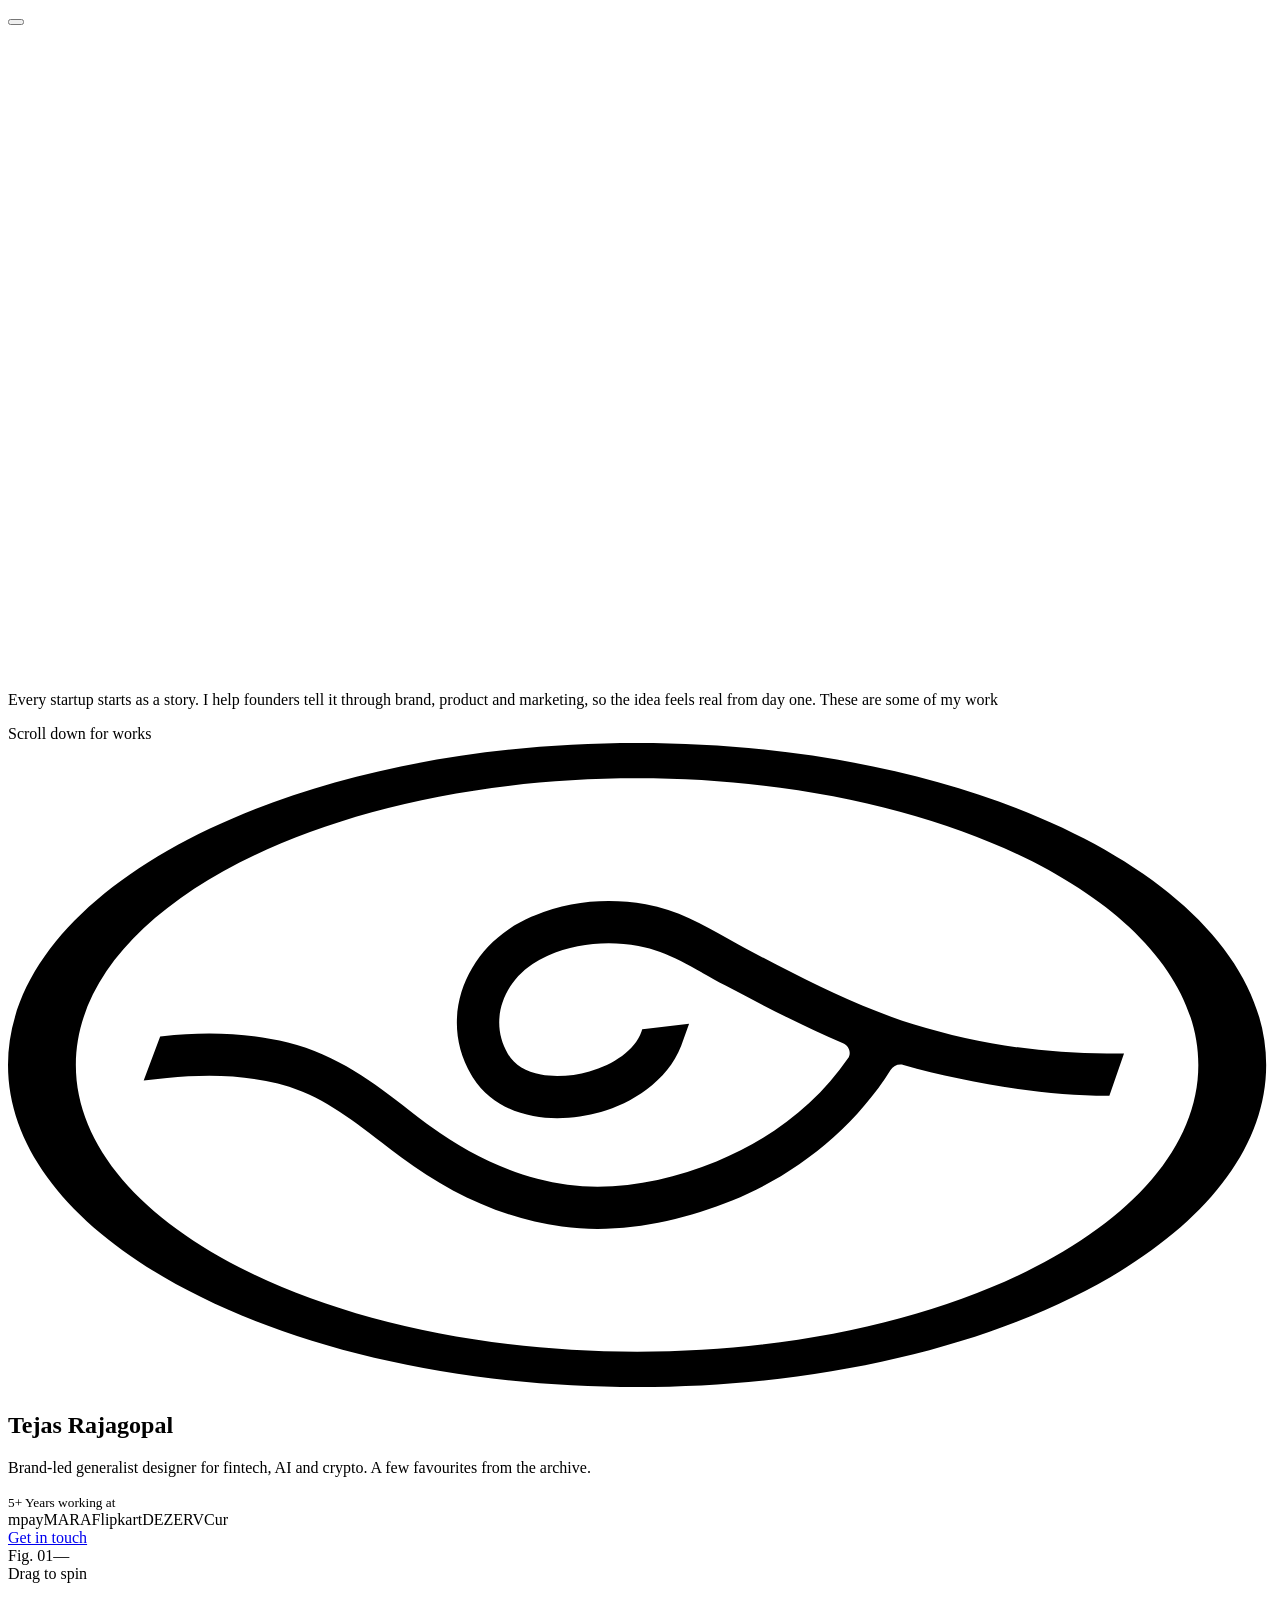
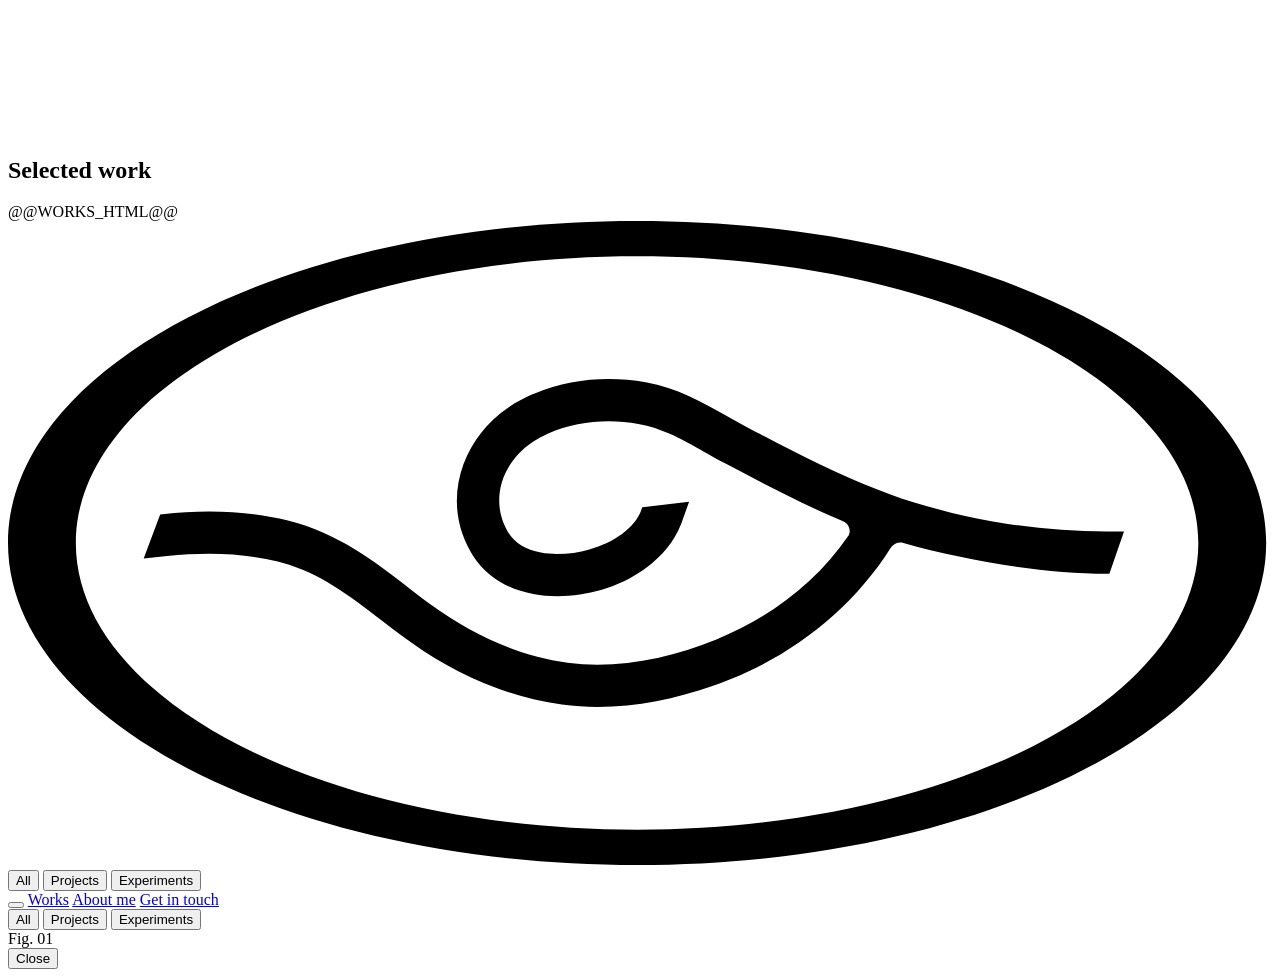
==== src/index.html @ 58255e68 "Work: the five Enframe projects, from one list The orbit and the work grid now show Nyuway, River, S" ====
<!DOCTYPE html>
<html lang="en">
<head>
<meta charset="utf-8">
<meta name="viewport" content="width=device-width, initial-scale=1">
<title>Tejas Rajagopal — Brand designer for fintech, AI and crypto</title>
<meta name="description" content="Tejas Rajagopal is a brand-led generalist designer for fintech, AI and crypto, helping founders tell their story through brand, product and marketing.">
<link rel="canonical" href="https://tejasrajagopal.com/">
<meta name="robots" content="index,follow,max-image-preview:large,max-snippet:-1">
<meta name="author" content="Tejas Rajagopal">
<meta name="theme-color" content="#ffffff">
<meta name="color-scheme" content="only light">   <!-- browsers must not auto-darken the site; dark only by the visitor's own switch -->
<link rel="icon" href="favicon.svg" type="image/svg+xml">
<link rel="apple-touch-icon" href="apple-touch-icon.png">
<link rel="alternate" type="text/markdown" href="https://tejasrajagopal.com/llms.txt" title="LLM-friendly summary">
<meta property="og:type" content="profile">
<meta property="og:site_name" content="Tejas Rajagopal">
<meta property="og:title" content="Tejas Rajagopal — Brand designer for fintech, AI and crypto">
<meta property="og:description" content="Tejas Rajagopal is a brand-led generalist designer for fintech, AI and crypto, helping founders tell their story through brand, product and marketing.">
<meta property="og:url" content="https://tejasrajagopal.com/">
<meta property="og:locale" content="en_US">
<meta property="og:image" content="https://tejasrajagopal.com/og-image.jpg">
<meta property="og:image:width" content="1200">
<meta property="og:image:height" content="675">
<meta property="og:image:alt" content="Work by Tejas Rajagopal">
<meta property="profile:first_name" content="Tejas">
<meta property="profile:last_name" content="Rajagopal">
<meta name="twitter:card" content="summary_large_image">
<meta name="twitter:title" content="Tejas Rajagopal — Brand designer for fintech, AI and crypto">
<meta name="twitter:description" content="Tejas Rajagopal is a brand-led generalist designer for fintech, AI and crypto, helping founders tell their story through brand, product and marketing.">
<meta name="twitter:image" content="https://tejasrajagopal.com/og-image.jpg">
<meta name="twitter:image:alt" content="Work by Tejas Rajagopal">
<script type="application/ld+json">{"@context":"https://schema.org","@graph":[{"@type":"WebSite","@id":"https://tejasrajagopal.com/#website","url":"https://tejasrajagopal.com/","name":"Tejas Rajagopal","description":"Tejas Rajagopal is a brand-led generalist designer for fintech, AI and crypto, helping founders tell their story through brand, product and marketing.","inLanguage":"en","publisher":{"@id":"https://tejasrajagopal.com/#person"}},{"@type":"ProfilePage","@id":"https://tejasrajagopal.com/#webpage","url":"https://tejasrajagopal.com/","name":"Tejas Rajagopal — Brand designer for fintech, AI and crypto","description":"Tejas Rajagopal is a brand-led generalist designer for fintech, AI and crypto, helping founders tell their story through brand, product and marketing.","isPartOf":{"@id":"https://tejasrajagopal.com/#website"},"about":{"@id":"https://tejasrajagopal.com/#person"},"mainEntity":{"@id":"https://tejasrajagopal.com/#person"},"primaryImageOfPage":{"@type":"ImageObject","url":"https://tejasrajagopal.com/og-image.jpg","width":1200,"height":675},"dateModified":"2026-11-19","inLanguage":"en"},{"@type":"Person","@id":"https://tejasrajagopal.com/#person","name":"Tejas Rajagopal","url":"https://tejasrajagopal.com/","jobTitle":"Brand designer","description":"Brand-led generalist designer for fintech, AI and crypto.","knowsAbout":["Brand design","Brand identity","Product design","Marketing design","Fintech","Artificial intelligence","Crypto"],"mainEntityOfPage":{"@id":"https://tejasrajagopal.com/#webpage"}},{"@type":"ItemList","@id":"https://tejasrajagopal.com/#work","name":"Selected work","numberOfItems":@@WORKS_COUNT@@,"itemListElement":@@WORKS_JSONLD@@}]}</script>
<link rel="preconnect" href="https://fonts.googleapis.com">
<link rel="preconnect" href="https://fonts.gstatic.com" crossorigin>
<link rel="preload" href="fonts/JejuMyeongjo.woff2" as="font" type="font/woff2" crossorigin>
<link rel="preload" href="fonts/GeistMono-Light.woff2" as="font" type="font/woff2" crossorigin>
<link rel="preload" as="style" href="https://fonts.googleapis.com/css2?family=Inter+Tight:wght@500;700&display=swap" onload="this.onload=null;this.rel='stylesheet'">
<noscript><link href="https://fonts.googleapis.com/css2?family=Inter+Tight:wght@500;700&display=swap" rel="stylesheet"></noscript>
<link rel="stylesheet" href="vendor/lenis.css">
<style>
@@include css/base.css@@
@@include css/desktop.css@@
@@include css/phone.css@@
</style>
</head>
<body>

<button class="theme-toggle" id="themeToggle" type="button" aria-label="Switch to dark mode"></button>
<main id="main">
<section class="orbit-section" id="orbit" aria-label="Introduction">
  <div class="stage" id="stage">
    <svg class="intro-mark" id="introMark" viewBox="0 0 98 50" aria-hidden="true" focusable="false">
      <defs>
        <mask id="imRing" maskUnits="userSpaceOnUse" x="-4" y="-4" width="106" height="58">
          <path class="pen" id="penTop" d="M2.63 24.97A46.14 23.6 0 1 1 94.8 26.62" pathLength="1"/>
          <path class="pen" id="penBot" d="M2.63 24.97A46.14 23.6 0 1 0 94.8 23.32" pathLength="1"/>
        </mask>
        <mask id="imSwirl" maskUnits="userSpaceOnUse" x="-4" y="-4" width="106" height="58">
          <path class="pen" id="penWave" d="M9.4 24.6C9.7 24.58 10.02 24.53 11.2 24.45C12.38 24.37 14.78 24.03 16.5 24.1C18.22 24.17 19.91 24.39 21.5 24.85C23.09 25.31 24.48 25.95 26.03 26.86C27.58 27.77 29.07 29.14 30.8 30.3C32.53 31.46 34.34 32.92 36.4 33.85C38.46 34.78 40.98 35.56 43.16 35.87C45.34 36.18 47.41 36.04 49.47 35.72C51.53 35.4 53.48 34.87 55.54 33.96C57.6 33.05 60.19 31.5 61.85 30.29C63.51 29.07 64.38 27.7 65.5 26.67C66.62 25.64 67.52 24.55 68.6 24.1C69.68 23.66 70.97 23.92 72 24C73.03 24.08 73.42 24.36 74.75 24.59C76.08 24.82 78.26 25.16 80 25.35C81.74 25.54 83.93 25.64 85.2 25.71C86.47 25.78 87.2 25.74 87.6 25.75" pathLength="1"/>
          <path class="pen" id="penCurl" d="M69.6 23.4C69.17 23.22 67.82 22.68 67 22.35C66.18 22.02 65.67 21.81 64.7 21.4C63.73 20.99 62.58 20.57 61.2 19.9C59.82 19.23 58.08 18.25 56.4 17.36C54.72 16.47 52.97 15.14 51.1 14.57C49.23 14 46.98 13.82 45.2 13.96C43.43 14.1 41.87 14.41 40.45 15.4C39.03 16.39 37.21 18.32 36.7 19.9C36.19 21.48 36.68 23.67 37.4 24.9C38.12 26.13 39.65 26.95 41 27.3C42.35 27.65 44.23 27.29 45.5 27C46.77 26.71 47.85 26.02 48.6 25.55C49.35 25.08 49.59 24.79 50 24.2C50.41 23.61 50.83 22.54 51.08 21.98C51.33 21.42 51.43 21.04 51.5 20.85" pathLength="1"/>
        </mask>
      </defs>
      <path class="m-ring" mask="url(#imRing)" d="M48.7745 49.9311C75.7119 49.9311 97.549 38.7537 97.549 24.9656C97.549 11.1775 75.7119 0 48.7745 0C21.8371 0 0 11.1775 0 24.9656C0 38.7537 21.8371 49.9311 48.7745 49.9311ZM92.2885 24.9656C92.2885 37.2405 72.8066 47.1912 48.7745 47.1912C24.7423 47.1912 5.2604 37.2405 5.2604 24.9656C5.2604 12.6908 24.7423 2.74006 48.7745 2.74006C72.8066 2.74006 92.2885 12.6908 92.2885 24.9656Z" fill-rule="evenodd" pathLength="1"/><path class="m-swirl" mask="url(#imSwirl)" d="M40.8355 13.3674C43.5762 12.2306 46.607 12.0072 49.4449 12.5072C51.8654 12.9333 53.9115 14.0935 55.7284 15.1236C56.2202 15.4025 56.6953 15.6719 57.1564 15.9146C60.5467 17.699 63.9082 19.4594 67.3627 20.805L68.4664 21.2192C69.0416 21.4266 69.6189 21.6215 70.1997 21.8017C75.0103 23.2928 80.1317 24.0744 85.2039 24.0744H86.5268L85.3926 27.3478H85.2039C80.2659 27.3478 74.2616 26.3279 69.4239 24.9638C69.0475 24.8576 68.6409 25.0183 68.4284 25.3579C65.5685 29.9276 61.0172 33.5165 56.1492 35.4778C52.1044 37.1069 47.4914 38.1057 42.9436 37.494C38.3368 36.8738 34.0659 34.7961 30.5075 32.1312C29.9773 31.7344 29.47 31.3452 28.9776 30.9675C26.3824 28.9766 24.2011 27.3032 21.2587 26.4941L20.9165 26.4046C18.1737 25.727 15.2581 25.6691 12.335 25.9822L10.5199 26.1767L11.7983 22.7476L11.9862 22.7278C15.1661 22.3873 18.485 22.4327 21.7016 23.2273C25.5402 24.176 28.3909 26.3753 31.0766 28.4473C31.5444 28.8082 32.0073 29.1653 32.4694 29.5113L32.7736 29.736C35.9332 32.0399 39.5783 33.7383 43.3803 34.2502C47.1897 34.7625 51.2122 33.9377 54.9259 32.442C58.9977 30.8015 62.6786 28.0243 65.1279 24.4484C65.4034 24.0462 65.2275 23.4777 64.7412 23.2727C61.5841 21.9415 58.5476 20.3455 55.6319 18.8108C54.9929 18.4745 54.4038 18.1423 53.8478 17.8287L53.7994 17.8014C53.2273 17.4787 52.6901 17.1764 52.1586 16.9039C51.0981 16.3602 50.071 15.9406 48.8775 15.7305C46.5017 15.312 44.0316 15.534 41.8868 16.4768L41.7229 16.5505C41.3557 16.7208 41.0043 16.9164 40.6747 17.136L40.6491 17.1538C38.2349 18.7724 37.3532 21.7317 38.7503 24.0865C39.2717 24.965 40.1502 25.4885 41.3183 25.7066C42.5092 25.929 43.8807 25.8011 45.076 25.461C46.9713 24.921 48.5958 23.8064 49.1089 22.3806L49.1724 22.2027L49.36 22.1807L52.8065 21.7711L52.1885 23.4881L52.1873 23.492C51.1077 26.2673 48.2887 27.9494 45.9727 28.6091C44.41 29.0539 42.5152 29.2596 40.7173 28.9238C38.9546 28.5946 37.1784 27.7156 36.0427 25.931L36.0404 25.9275L35.9381 25.7609L35.9354 25.7566C33.4851 21.6268 35.2563 16.8283 38.8258 14.435C39.3815 14.0617 39.9684 13.7444 40.5712 13.4802L40.8355 13.3674Z" pathLength="1"/>
    </svg>
    <p class="statement-text" id="statementText">Every startup starts as a story. I help founders tell it through brand, product and marketing, so the idea feels real from day one. These are some of my work</p>
    <div class="scroll-cue" aria-hidden="true"><i></i><span>Scroll down for works</span></div>
    <div class="centre" id="centre">
      <div class="c-top">
        <svg class="mark" viewBox="0 0 98 50" aria-hidden="true"><path d="M48.7745 49.9311C75.7119 49.9311 97.549 38.7537 97.549 24.9656C97.549 11.1775 75.7119 0 48.7745 0C21.8371 0 0 11.1775 0 24.9656C0 38.7537 21.8371 49.9311 48.7745 49.9311ZM92.2885 24.9656C92.2885 37.2405 72.8066 47.1912 48.7745 47.1912C24.7423 47.1912 5.2604 37.2405 5.2604 24.9656C5.2604 12.6908 24.7423 2.74006 48.7745 2.74006C72.8066 2.74006 92.2885 12.6908 92.2885 24.9656Z" fill-rule="evenodd"/><path d="M40.8355 13.3674C43.5762 12.2306 46.607 12.0072 49.4449 12.5072C51.8654 12.9333 53.9115 14.0935 55.7284 15.1236C56.2202 15.4025 56.6953 15.6719 57.1564 15.9146C60.5467 17.699 63.9082 19.4594 67.3627 20.805L68.4664 21.2192C69.0416 21.4266 69.6189 21.6215 70.1997 21.8017C75.0103 23.2928 80.1317 24.0744 85.2039 24.0744H86.5268L85.3926 27.3478H85.2039C80.2659 27.3478 74.2616 26.3279 69.4239 24.9638C69.0475 24.8576 68.6409 25.0183 68.4284 25.3579C65.5685 29.9276 61.0172 33.5165 56.1492 35.4778C52.1044 37.1069 47.4914 38.1057 42.9436 37.494C38.3368 36.8738 34.0659 34.7961 30.5075 32.1312C29.9773 31.7344 29.47 31.3452 28.9776 30.9675C26.3824 28.9766 24.2011 27.3032 21.2587 26.4941L20.9165 26.4046C18.1737 25.727 15.2581 25.6691 12.335 25.9822L10.5199 26.1767L11.7983 22.7476L11.9862 22.7278C15.1661 22.3873 18.485 22.4327 21.7016 23.2273C25.5402 24.176 28.3909 26.3753 31.0766 28.4473C31.5444 28.8082 32.0073 29.1653 32.4694 29.5113L32.7736 29.736C35.9332 32.0399 39.5783 33.7383 43.3803 34.2502C47.1897 34.7625 51.2122 33.9377 54.9259 32.442C58.9977 30.8015 62.6786 28.0243 65.1279 24.4484C65.4034 24.0462 65.2275 23.4777 64.7412 23.2727C61.5841 21.9415 58.5476 20.3455 55.6319 18.8108C54.9929 18.4745 54.4038 18.1423 53.8478 17.8287L53.7994 17.8014C53.2273 17.4787 52.6901 17.1764 52.1586 16.9039C51.0981 16.3602 50.071 15.9406 48.8775 15.7305C46.5017 15.312 44.0316 15.534 41.8868 16.4768L41.7229 16.5505C41.3557 16.7208 41.0043 16.9164 40.6747 17.136L40.6491 17.1538C38.2349 18.7724 37.3532 21.7317 38.7503 24.0865C39.2717 24.965 40.1502 25.4885 41.3183 25.7066C42.5092 25.929 43.8807 25.8011 45.076 25.461C46.9713 24.921 48.5958 23.8064 49.1089 22.3806L49.1724 22.2027L49.36 22.1807L52.8065 21.7711L52.1885 23.4881L52.1873 23.492C51.1077 26.2673 48.2887 27.9494 45.9727 28.6091C44.41 29.0539 42.5152 29.2596 40.7173 28.9238C38.9546 28.5946 37.1784 27.7156 36.0427 25.931L36.0404 25.9275L35.9381 25.7609L35.9354 25.7566C33.4851 21.6268 35.2563 16.8283 38.8258 14.435C39.3815 14.0617 39.9684 13.7444 40.5712 13.4802L40.8355 13.3674Z"/></svg>
        <div class="c-text">
          <div class="c-name">
            <h1 id="name" class="rise" style="--d:0s;--y:14px;--dur:.9s">Tejas Rajagopal</h1>
            <p class="sub rise" id="sub" style="--d:.09s;--y:8px;--dur:.75s">Brand-led generalist designer for fintech, AI and crypto. A few favourites from the archive.</p>
          </div>
          <div class="years rise" id="logos" style="--d:.18s;--y:0px;--dur:.6s">
            <small id="yearsLabel">5+ Years working at</small>
            <div class="logos"><span>mpay</span><span>MARA</span><span>Flipkart</span><span>DEZERV</span><span>Cur</span></div>
          </div>
        </div>
      </div>
      <a class="cta rise" id="cta" href="#" style="--d:.26s;--y:4px;--dur:.6s">Get in touch</a>
    </div>
    <span class="hero-cue" id="heroCue" aria-hidden="true"><span class="line"><i></i></span></span>
    <div class="ring" id="ring"></div>
    <div class="caption chrome" id="caption"><span class="fig" id="fig">Fig. 01</span><span>—</span><span class="name" id="cname"></span></div>
    <div class="hint chrome" id="hint">Drag to spin</div>
  </div>
</section>
<div class="m-intro" id="mIntro"></div>
<canvas class="band-cv" id="bandCv" aria-hidden="true"></canvas>

<section class="works" id="works" aria-labelledby="worksHeading"><h2 class="sr-only" id="worksHeading">Selected work</h2><div class="wg" id="worksGrid">@@WORKS_HTML@@</div><div class="works-end"></div></section>
</main>
<nav class="dock" id="dock" aria-label="Site">
  <a class="dock-logo" href="#" id="dockHome" aria-label="Back to top"><svg  viewBox="0 0 98 50" aria-hidden="true"><path d="M48.7745 49.9311C75.7119 49.9311 97.549 38.7537 97.549 24.9656C97.549 11.1775 75.7119 0 48.7745 0C21.8371 0 0 11.1775 0 24.9656C0 38.7537 21.8371 49.9311 48.7745 49.9311ZM92.2885 24.9656C92.2885 37.2405 72.8066 47.1912 48.7745 47.1912C24.7423 47.1912 5.2604 37.2405 5.2604 24.9656C5.2604 12.6908 24.7423 2.74006 48.7745 2.74006C72.8066 2.74006 92.2885 12.6908 92.2885 24.9656Z" fill-rule="evenodd"/><path d="M40.8355 13.3674C43.5762 12.2306 46.607 12.0072 49.4449 12.5072C51.8654 12.9333 53.9115 14.0935 55.7284 15.1236C56.2202 15.4025 56.6953 15.6719 57.1564 15.9146C60.5467 17.699 63.9082 19.4594 67.3627 20.805L68.4664 21.2192C69.0416 21.4266 69.6189 21.6215 70.1997 21.8017C75.0103 23.2928 80.1317 24.0744 85.2039 24.0744H86.5268L85.3926 27.3478H85.2039C80.2659 27.3478 74.2616 26.3279 69.4239 24.9638C69.0475 24.8576 68.6409 25.0183 68.4284 25.3579C65.5685 29.9276 61.0172 33.5165 56.1492 35.4778C52.1044 37.1069 47.4914 38.1057 42.9436 37.494C38.3368 36.8738 34.0659 34.7961 30.5075 32.1312C29.9773 31.7344 29.47 31.3452 28.9776 30.9675C26.3824 28.9766 24.2011 27.3032 21.2587 26.4941L20.9165 26.4046C18.1737 25.727 15.2581 25.6691 12.335 25.9822L10.5199 26.1767L11.7983 22.7476L11.9862 22.7278C15.1661 22.3873 18.485 22.4327 21.7016 23.2273C25.5402 24.176 28.3909 26.3753 31.0766 28.4473C31.5444 28.8082 32.0073 29.1653 32.4694 29.5113L32.7736 29.736C35.9332 32.0399 39.5783 33.7383 43.3803 34.2502C47.1897 34.7625 51.2122 33.9377 54.9259 32.442C58.9977 30.8015 62.6786 28.0243 65.1279 24.4484C65.4034 24.0462 65.2275 23.4777 64.7412 23.2727C61.5841 21.9415 58.5476 20.3455 55.6319 18.8108C54.9929 18.4745 54.4038 18.1423 53.8478 17.8287L53.7994 17.8014C53.2273 17.4787 52.6901 17.1764 52.1586 16.9039C51.0981 16.3602 50.071 15.9406 48.8775 15.7305C46.5017 15.312 44.0316 15.534 41.8868 16.4768L41.7229 16.5505C41.3557 16.7208 41.0043 16.9164 40.6747 17.136L40.6491 17.1538C38.2349 18.7724 37.3532 21.7317 38.7503 24.0865C39.2717 24.965 40.1502 25.4885 41.3183 25.7066C42.5092 25.929 43.8807 25.8011 45.076 25.461C46.9713 24.921 48.5958 23.8064 49.1089 22.3806L49.1724 22.2027L49.36 22.1807L52.8065 21.7711L52.1885 23.4881L52.1873 23.492C51.1077 26.2673 48.2887 27.9494 45.9727 28.6091C44.41 29.0539 42.5152 29.2596 40.7173 28.9238C38.9546 28.5946 37.1784 27.7156 36.0427 25.931L36.0404 25.9275L35.9381 25.7609L35.9354 25.7566C33.4851 21.6268 35.2563 16.8283 38.8258 14.435C39.3815 14.0617 39.9684 13.7444 40.5712 13.4802L40.8355 13.3674Z"/></svg></a>
  <div class="dock-tabs" role="group" aria-label="Filter work">
    <button type="button" data-filter="all" aria-pressed="true">All</button>
    <button type="button" data-filter="projects" aria-pressed="false">Projects</button>
    <button type="button" data-filter="experiments" aria-pressed="false">Experiments</button>
  </div>
  <div class="dock-right">
    <button class="dock-theme" id="dockTheme" type="button" aria-label="Switch to dark mode"></button>
    <a class="dock-works" id="dockWorks" href="#works">Works</a>
    <a class="dock-about" id="dockAbout" href="#">About me</a>
    <a class="dock-cta" id="dockCta" href="#"><span>Get in touch</span></a>
  </div>
</nav>
<nav class="m-top" id="mTop" aria-label="Filter work"><div class="m-tabs">
  <button type="button" data-filter="all" aria-pressed="true">All</button>
  <button type="button" data-filter="projects" aria-pressed="false">Projects</button>
  <button type="button" data-filter="experiments" aria-pressed="false">Experiments</button>
</div></nav>
<div class="edge-blur" id="edgeBlur"></div>
<div class="pixel-wrap" id="pixelWrap" aria-hidden="true"></div>
<div class="case-bg" id="caseBg"></div>
<div class="case-info" id="caseInfo" role="status" aria-live="polite"><span id="caseFig">Fig. 01</span><b id="caseTitle"></b></div>
<button class="case-close" id="caseClose" type="button">Close</button>

<script src="vendor/lenis.min.js"></script>
<script>
  // DialKit (~420 KB of JS + CSS) only loads with #tune; visitors get the defaults from cfg.
  if (location.hash === "#tune") document.write('<link rel="stylesheet" href="vendor/styles.css"><script src="vendor/browser.global.js"><\/script>');
</script>
<script>
(() => {
@@include js/config.js@@
@@include js/state.js@@
@@include js/favicon.js@@
@@include js/cards.js@@
@@include js/theme.js@@
@@include js/apply.js@@
@@include js/input.js@@
@@include js/sections.js@@
@@include js/case-view.js@@
@@include js/orbit-gl.js@@
@@include js/frame.js@@
@@include js/band.js@@
@@include js/boot.js@@
})();
</script>
</body>
</html>
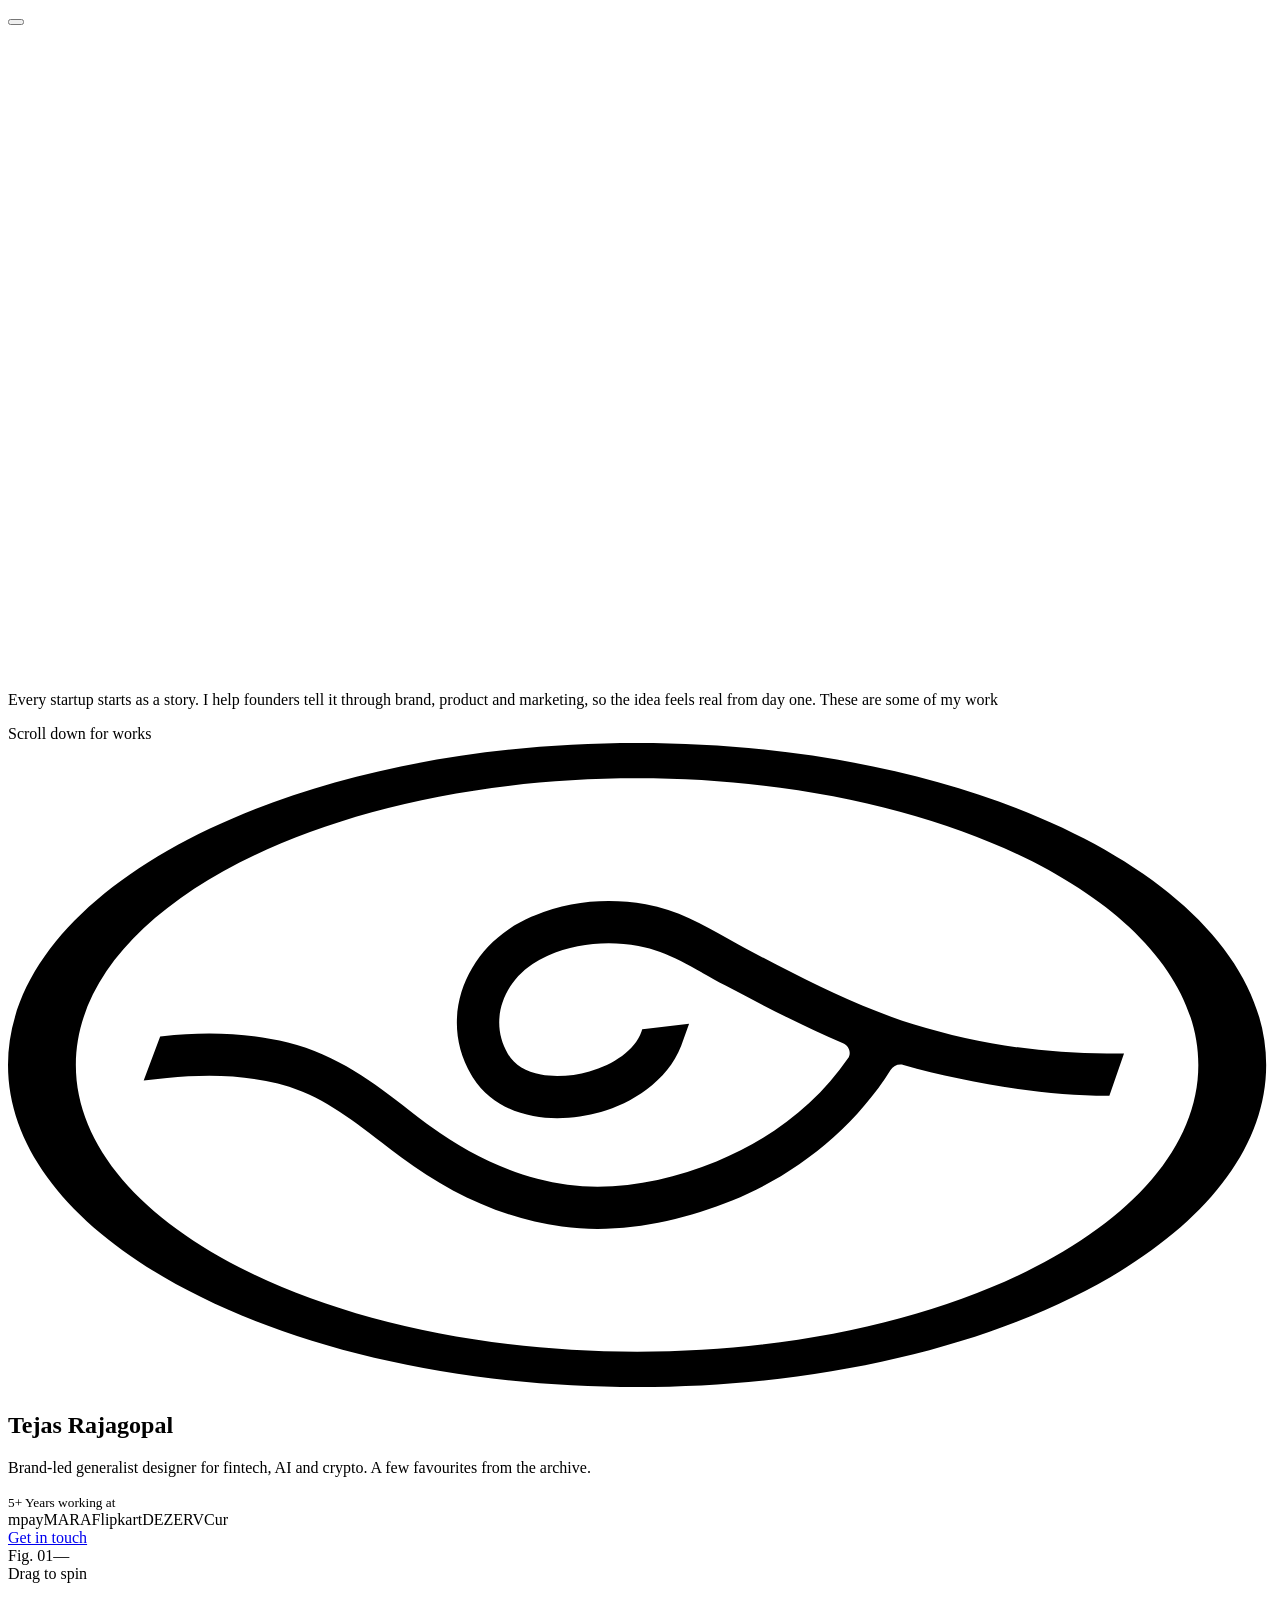
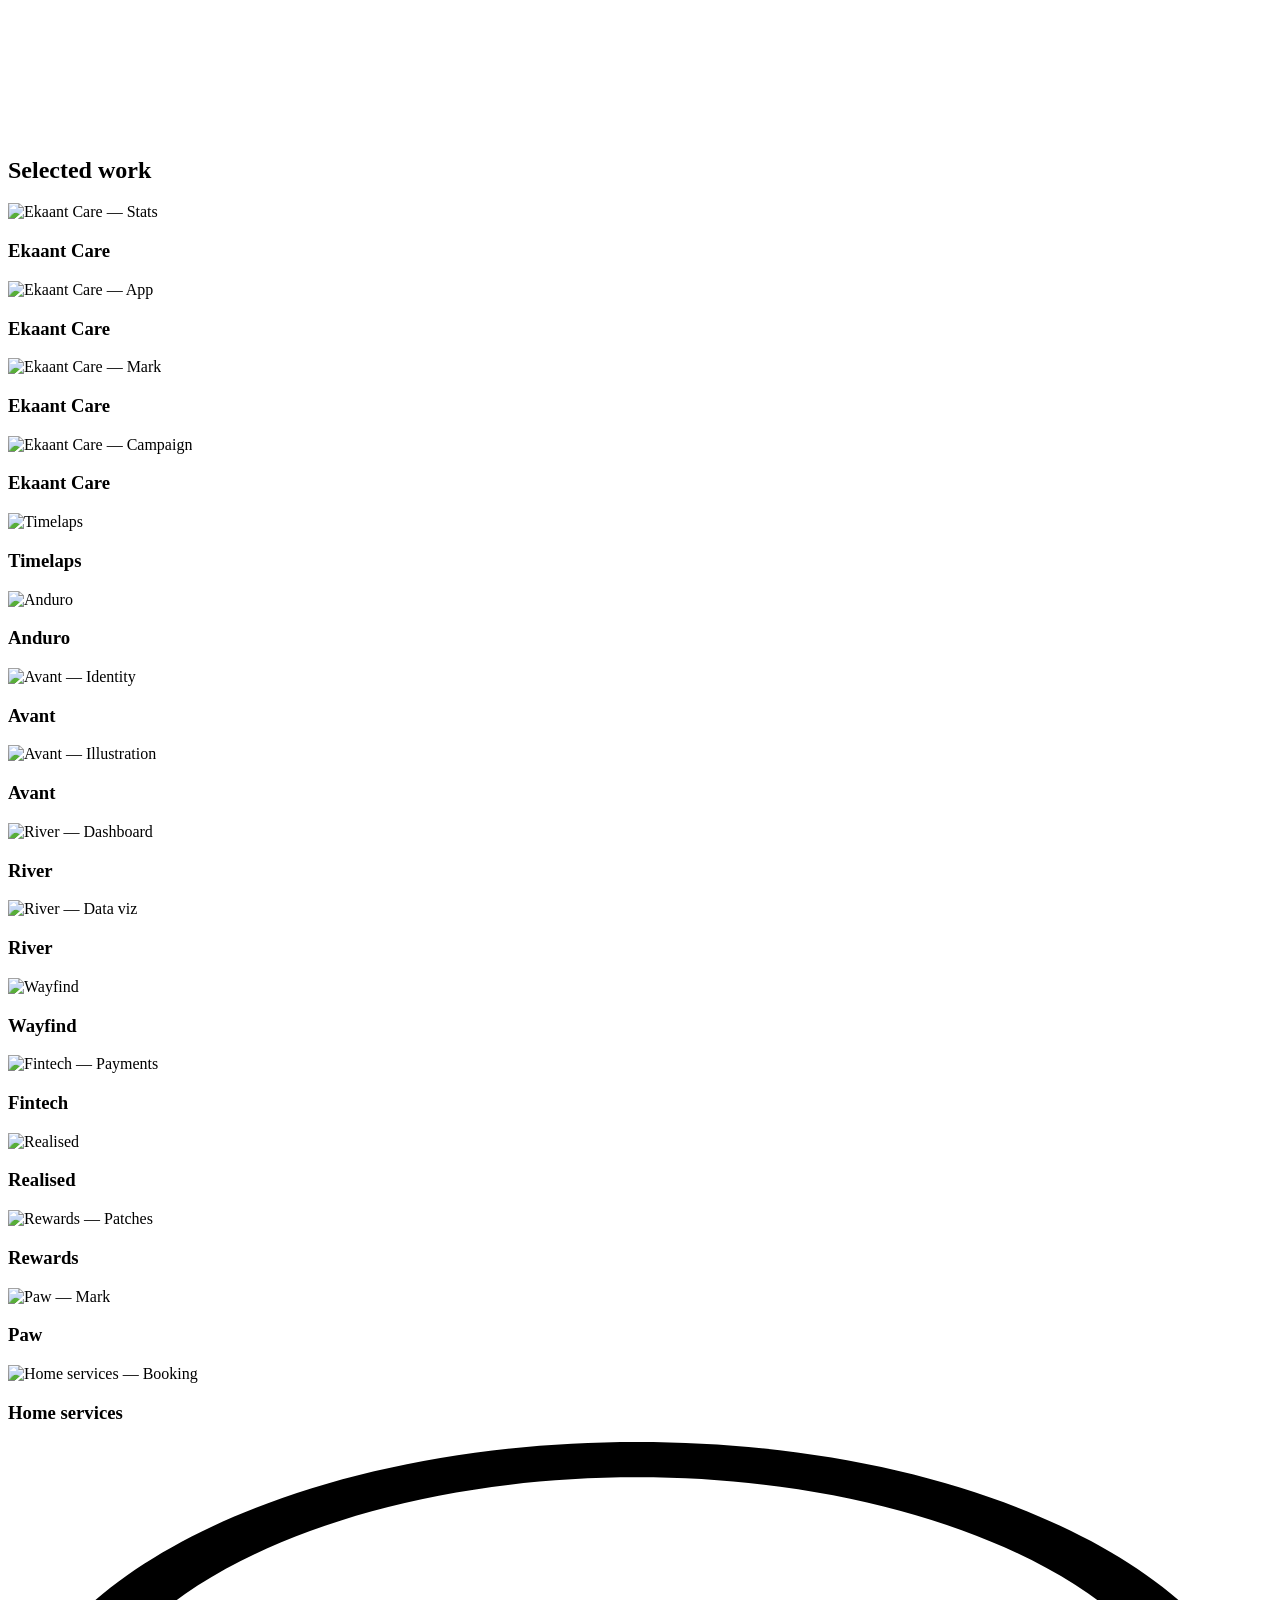
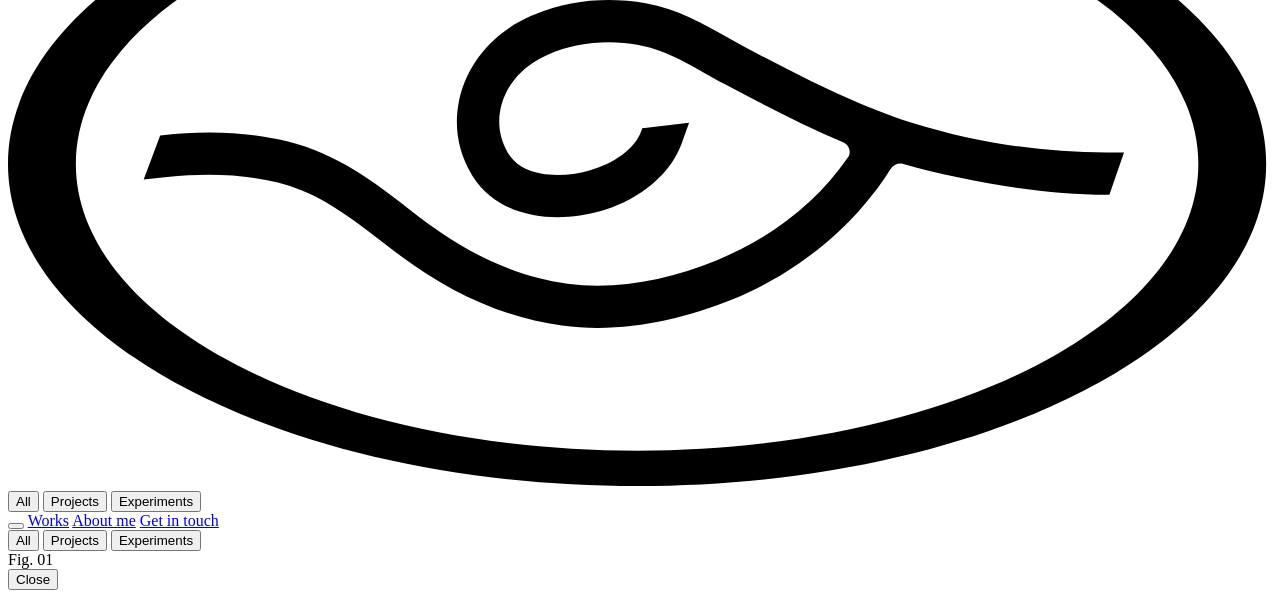
==== commit 5d3868d5: "Revert "Work: the five Enframe projects, from one list" Back to the previous work section at the own" ====
--- a/src/index.html
+++ b/src/index.html
@@ -30,7 +30,7 @@
 <meta name="twitter:description" content="Tejas Rajagopal is a brand-led generalist designer for fintech, AI and crypto, helping founders tell their story through brand, product and marketing.">
 <meta name="twitter:image" content="https://tejasrajagopal.com/og-image.jpg">
 <meta name="twitter:image:alt" content="Work by Tejas Rajagopal">
-<script type="application/ld+json">{"@context":"https://schema.org","@graph":[{"@type":"WebSite","@id":"https://tejasrajagopal.com/#website","url":"https://tejasrajagopal.com/","name":"Tejas Rajagopal","description":"Tejas Rajagopal is a brand-led generalist designer for fintech, AI and crypto, helping founders tell their story through brand, product and marketing.","inLanguage":"en","publisher":{"@id":"https://tejasrajagopal.com/#person"}},{"@type":"ProfilePage","@id":"https://tejasrajagopal.com/#webpage","url":"https://tejasrajagopal.com/","name":"Tejas Rajagopal — Brand designer for fintech, AI and crypto","description":"Tejas Rajagopal is a brand-led generalist designer for fintech, AI and crypto, helping founders tell their story through brand, product and marketing.","isPartOf":{"@id":"https://tejasrajagopal.com/#website"},"about":{"@id":"https://tejasrajagopal.com/#person"},"mainEntity":{"@id":"https://tejasrajagopal.com/#person"},"primaryImageOfPage":{"@type":"ImageObject","url":"https://tejasrajagopal.com/og-image.jpg","width":1200,"height":675},"dateModified":"2026-11-19","inLanguage":"en"},{"@type":"Person","@id":"https://tejasrajagopal.com/#person","name":"Tejas Rajagopal","url":"https://tejasrajagopal.com/","jobTitle":"Brand designer","description":"Brand-led generalist designer for fintech, AI and crypto.","knowsAbout":["Brand design","Brand identity","Product design","Marketing design","Fintech","Artificial intelligence","Crypto"],"mainEntityOfPage":{"@id":"https://tejasrajagopal.com/#webpage"}},{"@type":"ItemList","@id":"https://tejasrajagopal.com/#work","name":"Selected work","numberOfItems":@@WORKS_COUNT@@,"itemListElement":@@WORKS_JSONLD@@}]}</script>
+<script type="application/ld+json">{"@context":"https://schema.org","@graph":[{"@type":"WebSite","@id":"https://tejasrajagopal.com/#website","url":"https://tejasrajagopal.com/","name":"Tejas Rajagopal","description":"Tejas Rajagopal is a brand-led generalist designer for fintech, AI and crypto, helping founders tell their story through brand, product and marketing.","inLanguage":"en","publisher":{"@id":"https://tejasrajagopal.com/#person"}},{"@type":"ProfilePage","@id":"https://tejasrajagopal.com/#webpage","url":"https://tejasrajagopal.com/","name":"Tejas Rajagopal — Brand designer for fintech, AI and crypto","description":"Tejas Rajagopal is a brand-led generalist designer for fintech, AI and crypto, helping founders tell their story through brand, product and marketing.","isPartOf":{"@id":"https://tejasrajagopal.com/#website"},"about":{"@id":"https://tejasrajagopal.com/#person"},"mainEntity":{"@id":"https://tejasrajagopal.com/#person"},"primaryImageOfPage":{"@type":"ImageObject","url":"https://tejasrajagopal.com/og-image.jpg","width":1200,"height":675},"dateModified":"2026-11-19","inLanguage":"en"},{"@type":"Person","@id":"https://tejasrajagopal.com/#person","name":"Tejas Rajagopal","url":"https://tejasrajagopal.com/","jobTitle":"Brand designer","description":"Brand-led generalist designer for fintech, AI and crypto.","knowsAbout":["Brand design","Brand identity","Product design","Marketing design","Fintech","Artificial intelligence","Crypto"],"mainEntityOfPage":{"@id":"https://tejasrajagopal.com/#webpage"}},{"@type":"ItemList","@id":"https://tejasrajagopal.com/#work","name":"Selected work","numberOfItems":11,"itemListElement":[{"@type":"ListItem","position":1,"item":{"@type":"CreativeWork","name":"Ekaant Care","creator":{"@id":"https://tejasrajagopal.com/#person"},"image":["https://tejasrajagopal.com/works/01.webp","https://tejasrajagopal.com/works/02.webp","https://tejasrajagopal.com/works/03.webp","https://tejasrajagopal.com/works/04.webp"]}},{"@type":"ListItem","position":2,"item":{"@type":"CreativeWork","name":"Timelaps","creator":{"@id":"https://tejasrajagopal.com/#person"},"image":["https://tejasrajagopal.com/works/05.webp"]}},{"@type":"ListItem","position":3,"item":{"@type":"CreativeWork","name":"Anduro","creator":{"@id":"https://tejasrajagopal.com/#person"},"image":["https://tejasrajagopal.com/works/06.webp"]}},{"@type":"ListItem","position":4,"item":{"@type":"CreativeWork","name":"Avant","creator":{"@id":"https://tejasrajagopal.com/#person"},"image":["https://tejasrajagopal.com/works/07.webp","https://tejasrajagopal.com/works/08.webp"]}},{"@type":"ListItem","position":5,"item":{"@type":"CreativeWork","name":"River","creator":{"@id":"https://tejasrajagopal.com/#person"},"image":["https://tejasrajagopal.com/works/09.webp","https://tejasrajagopal.com/works/11.webp"]}},{"@type":"ListItem","position":6,"item":{"@type":"CreativeWork","name":"Wayfind","creator":{"@id":"https://tejasrajagopal.com/#person"},"image":["https://tejasrajagopal.com/works/12.webp"]}},{"@type":"ListItem","position":7,"item":{"@type":"CreativeWork","name":"Fintech","creator":{"@id":"https://tejasrajagopal.com/#person"},"image":["https://tejasrajagopal.com/works/13.webp"]}},{"@type":"ListItem","position":8,"item":{"@type":"CreativeWork","name":"Realised","creator":{"@id":"https://tejasrajagopal.com/#person"},"image":["https://tejasrajagopal.com/works/14.webp"]}},{"@type":"ListItem","position":9,"item":{"@type":"CreativeWork","name":"Rewards","creator":{"@id":"https://tejasrajagopal.com/#person"},"image":["https://tejasrajagopal.com/works/15.webp"]}},{"@type":"ListItem","position":10,"item":{"@type":"CreativeWork","name":"Paw","creator":{"@id":"https://tejasrajagopal.com/#person"},"image":["https://tejasrajagopal.com/works/16.webp"]}},{"@type":"ListItem","position":11,"item":{"@type":"CreativeWork","name":"Home services","creator":{"@id":"https://tejasrajagopal.com/#person"},"image":["https://tejasrajagopal.com/works/17.webp"]}}]}]}</script>
 <link rel="preconnect" href="https://fonts.googleapis.com">
 <link rel="preconnect" href="https://fonts.gstatic.com" crossorigin>
 <link rel="preload" href="fonts/JejuMyeongjo.woff2" as="font" type="font/woff2" crossorigin>
@@ -90,7 +90,7 @@
 <div class="m-intro" id="mIntro"></div>
 <canvas class="band-cv" id="bandCv" aria-hidden="true"></canvas>
 
-<section class="works" id="works" aria-labelledby="worksHeading"><h2 class="sr-only" id="worksHeading">Selected work</h2><div class="wg" id="worksGrid">@@WORKS_HTML@@</div><div class="works-end"></div></section>
+<section class="works" id="works" aria-labelledby="worksHeading"><h2 class="sr-only" id="worksHeading">Selected work</h2><div class="wg" id="worksGrid"><article class="wcell" data-cat="projects" data-id="01"><div class="wframe"><div class="wimg"><img data-src="works/01.webp" alt="Ekaant Care — Stats" width="1280" height="720" decoding="async"></div><i></i><i></i><i></i><i></i></div><h3 class="wtitle">Ekaant Care</h3></article><article class="wcell" data-cat="projects" data-id="02"><div class="wframe"><div class="wimg"><img data-src="works/02.webp" alt="Ekaant Care — App" width="1280" height="720" decoding="async"></div><i></i><i></i><i></i><i></i></div><h3 class="wtitle">Ekaant Care</h3></article><article class="wcell" data-cat="projects" data-id="03"><div class="wframe"><div class="wimg"><img data-src="works/03.webp" alt="Ekaant Care — Mark" width="1280" height="720" decoding="async"></div><i></i><i></i><i></i><i></i></div><h3 class="wtitle">Ekaant Care</h3></article><article class="wcell" data-cat="projects" data-id="04"><div class="wframe"><div class="wimg"><img data-src="works/04.webp" alt="Ekaant Care — Campaign" width="1280" height="720" decoding="async"></div><i></i><i></i><i></i><i></i></div><h3 class="wtitle">Ekaant Care</h3></article><article class="wcell" data-cat="projects" data-id="05"><div class="wframe"><div class="wimg"><img data-src="works/05.webp" alt="Timelaps" width="1280" height="720" decoding="async"></div><i></i><i></i><i></i><i></i></div><h3 class="wtitle">Timelaps</h3></article><article class="wcell" data-cat="projects" data-id="06"><div class="wframe"><div class="wimg"><img data-src="works/06.webp" alt="Anduro" width="1280" height="720" decoding="async"></div><i></i><i></i><i></i><i></i></div><h3 class="wtitle">Anduro</h3></article><article class="wcell" data-cat="projects" data-id="07"><div class="wframe"><div class="wimg"><img data-src="works/07.webp" alt="Avant — Identity" width="1280" height="720" decoding="async"></div><i></i><i></i><i></i><i></i></div><h3 class="wtitle">Avant</h3></article><article class="wcell" data-cat="projects" data-id="08"><div class="wframe"><div class="wimg"><img data-src="works/08.webp" alt="Avant — Illustration" width="1280" height="720" decoding="async"></div><i></i><i></i><i></i><i></i></div><h3 class="wtitle">Avant</h3></article><article class="wcell" data-cat="projects" data-id="09"><div class="wframe"><div class="wimg"><img data-src="works/09.webp" alt="River — Dashboard" width="1280" height="720" decoding="async"></div><i></i><i></i><i></i><i></i></div><h3 class="wtitle">River</h3></article><article class="wcell" data-cat="projects" data-id="11"><div class="wframe"><div class="wimg"><img data-src="works/11.webp" alt="River — Data viz" width="1280" height="720" decoding="async"></div><i></i><i></i><i></i><i></i></div><h3 class="wtitle">River</h3></article><article class="wcell" data-cat="projects" data-id="12"><div class="wframe"><div class="wimg"><img data-src="works/12.webp" alt="Wayfind" width="1280" height="720" decoding="async"></div><i></i><i></i><i></i><i></i></div><h3 class="wtitle">Wayfind</h3></article><article class="wcell" data-cat="projects" data-id="13"><div class="wframe"><div class="wimg"><img data-src="works/13.webp" alt="Fintech — Payments" width="1280" height="720" decoding="async"></div><i></i><i></i><i></i><i></i></div><h3 class="wtitle">Fintech</h3></article><article class="wcell" data-cat="projects" data-id="14"><div class="wframe"><div class="wimg"><img data-src="works/14.webp" alt="Realised" width="1280" height="720" decoding="async"></div><i></i><i></i><i></i><i></i></div><h3 class="wtitle">Realised</h3></article><article class="wcell" data-cat="projects" data-id="15"><div class="wframe"><div class="wimg"><img data-src="works/15.webp" alt="Rewards — Patches" width="1280" height="720" decoding="async"></div><i></i><i></i><i></i><i></i></div><h3 class="wtitle">Rewards</h3></article><article class="wcell" data-cat="projects" data-id="16"><div class="wframe"><div class="wimg"><img data-src="works/16.webp" alt="Paw — Mark" width="1280" height="720" decoding="async"></div><i></i><i></i><i></i><i></i></div><h3 class="wtitle">Paw</h3></article><article class="wcell" data-cat="projects" data-id="17"><div class="wframe"><div class="wimg"><img data-src="works/17.webp" alt="Home services — Booking" width="1280" height="720" decoding="async"></div><i></i><i></i><i></i><i></i></div><h3 class="wtitle">Home services</h3></article></div><div class="works-end"></div></section>
 </main>
 <nav class="dock" id="dock" aria-label="Site">
   <a class="dock-logo" href="#" id="dockHome" aria-label="Back to top"><svg  viewBox="0 0 98 50" aria-hidden="true"><path d="M48.7745 49.9311C75.7119 49.9311 97.549 38.7537 97.549 24.9656C97.549 11.1775 75.7119 0 48.7745 0C21.8371 0 0 11.1775 0 24.9656C0 38.7537 21.8371 49.9311 48.7745 49.9311ZM92.2885 24.9656C92.2885 37.2405 72.8066 47.1912 48.7745 47.1912C24.7423 47.1912 5.2604 37.2405 5.2604 24.9656C5.2604 12.6908 24.7423 2.74006 48.7745 2.74006C72.8066 2.74006 92.2885 12.6908 92.2885 24.9656Z" fill-rule="evenodd"/><path d="M40.8355 13.3674C43.5762 12.2306 46.607 12.0072 49.4449 12.5072C51.8654 12.9333 53.9115 14.0935 55.7284 15.1236C56.2202 15.4025 56.6953 15.6719 57.1564 15.9146C60.5467 17.699 63.9082 19.4594 67.3627 20.805L68.4664 21.2192C69.0416 21.4266 69.6189 21.6215 70.1997 21.8017C75.0103 23.2928 80.1317 24.0744 85.2039 24.0744H86.5268L85.3926 27.3478H85.2039C80.2659 27.3478 74.2616 26.3279 69.4239 24.9638C69.0475 24.8576 68.6409 25.0183 68.4284 25.3579C65.5685 29.9276 61.0172 33.5165 56.1492 35.4778C52.1044 37.1069 47.4914 38.1057 42.9436 37.494C38.3368 36.8738 34.0659 34.7961 30.5075 32.1312C29.9773 31.7344 29.47 31.3452 28.9776 30.9675C26.3824 28.9766 24.2011 27.3032 21.2587 26.4941L20.9165 26.4046C18.1737 25.727 15.2581 25.6691 12.335 25.9822L10.5199 26.1767L11.7983 22.7476L11.9862 22.7278C15.1661 22.3873 18.485 22.4327 21.7016 23.2273C25.5402 24.176 28.3909 26.3753 31.0766 28.4473C31.5444 28.8082 32.0073 29.1653 32.4694 29.5113L32.7736 29.736C35.9332 32.0399 39.5783 33.7383 43.3803 34.2502C47.1897 34.7625 51.2122 33.9377 54.9259 32.442C58.9977 30.8015 62.6786 28.0243 65.1279 24.4484C65.4034 24.0462 65.2275 23.4777 64.7412 23.2727C61.5841 21.9415 58.5476 20.3455 55.6319 18.8108C54.9929 18.4745 54.4038 18.1423 53.8478 17.8287L53.7994 17.8014C53.2273 17.4787 52.6901 17.1764 52.1586 16.9039C51.0981 16.3602 50.071 15.9406 48.8775 15.7305C46.5017 15.312 44.0316 15.534 41.8868 16.4768L41.7229 16.5505C41.3557 16.7208 41.0043 16.9164 40.6747 17.136L40.6491 17.1538C38.2349 18.7724 37.3532 21.7317 38.7503 24.0865C39.2717 24.965 40.1502 25.4885 41.3183 25.7066C42.5092 25.929 43.8807 25.8011 45.076 25.461C46.9713 24.921 48.5958 23.8064 49.1089 22.3806L49.1724 22.2027L49.36 22.1807L52.8065 21.7711L52.1885 23.4881L52.1873 23.492C51.1077 26.2673 48.2887 27.9494 45.9727 28.6091C44.41 29.0539 42.5152 29.2596 40.7173 28.9238C38.9546 28.5946 37.1784 27.7156 36.0427 25.931L36.0404 25.9275L35.9381 25.7609L35.9354 25.7566C33.4851 21.6268 35.2563 16.8283 38.8258 14.435C39.3815 14.0617 39.9684 13.7444 40.5712 13.4802L40.8355 13.3674Z"/></svg></a>
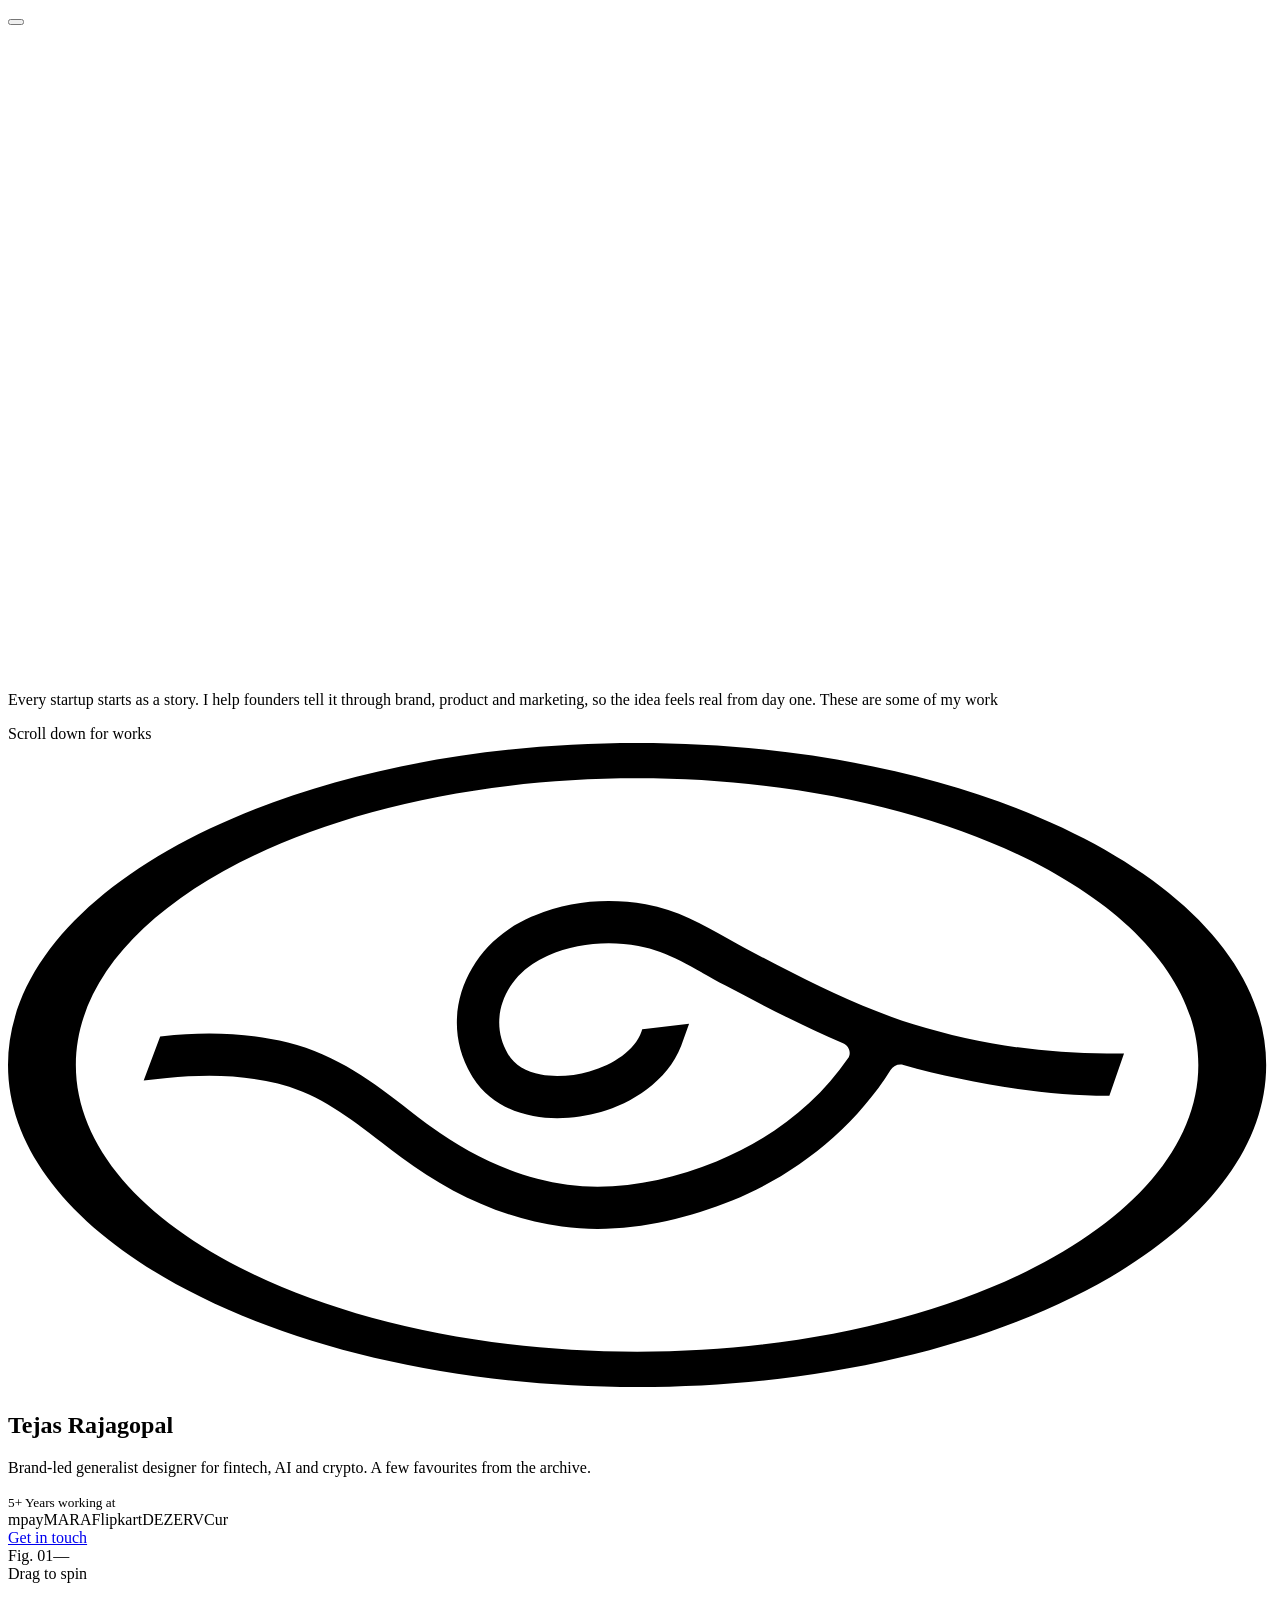
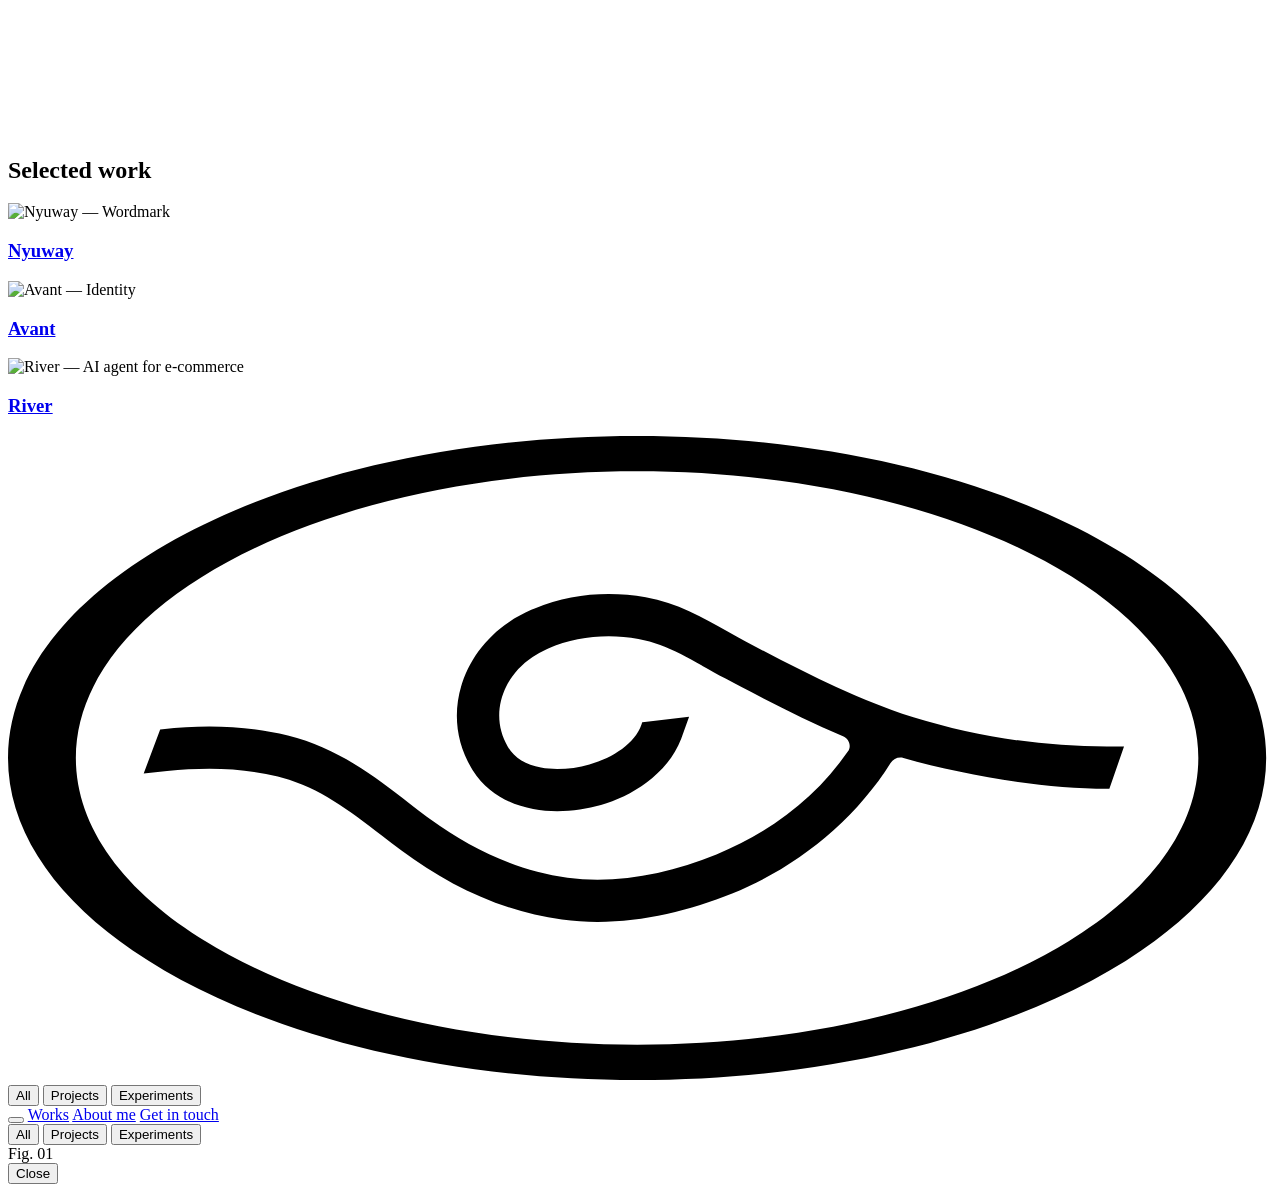
==== commit 85895e94: "Work: only Nyuway, Avant and River The work grid now shows three projects, each with the first image" ====
--- a/src/index.html
+++ b/src/index.html
@@ -30,18 +30,19 @@
 <meta name="twitter:description" content="Tejas Rajagopal is a brand-led generalist designer for fintech, AI and crypto, helping founders tell their story through brand, product and marketing.">
 <meta name="twitter:image" content="https://tejasrajagopal.com/og-image.jpg">
 <meta name="twitter:image:alt" content="Work by Tejas Rajagopal">
-<script type="application/ld+json">{"@context":"https://schema.org","@graph":[{"@type":"WebSite","@id":"https://tejasrajagopal.com/#website","url":"https://tejasrajagopal.com/","name":"Tejas Rajagopal","description":"Tejas Rajagopal is a brand-led generalist designer for fintech, AI and crypto, helping founders tell their story through brand, product and marketing.","inLanguage":"en","publisher":{"@id":"https://tejasrajagopal.com/#person"}},{"@type":"ProfilePage","@id":"https://tejasrajagopal.com/#webpage","url":"https://tejasrajagopal.com/","name":"Tejas Rajagopal — Brand designer for fintech, AI and crypto","description":"Tejas Rajagopal is a brand-led generalist designer for fintech, AI and crypto, helping founders tell their story through brand, product and marketing.","isPartOf":{"@id":"https://tejasrajagopal.com/#website"},"about":{"@id":"https://tejasrajagopal.com/#person"},"mainEntity":{"@id":"https://tejasrajagopal.com/#person"},"primaryImageOfPage":{"@type":"ImageObject","url":"https://tejasrajagopal.com/og-image.jpg","width":1200,"height":675},"dateModified":"2026-11-19","inLanguage":"en"},{"@type":"Person","@id":"https://tejasrajagopal.com/#person","name":"Tejas Rajagopal","url":"https://tejasrajagopal.com/","jobTitle":"Brand designer","description":"Brand-led generalist designer for fintech, AI and crypto.","knowsAbout":["Brand design","Brand identity","Product design","Marketing design","Fintech","Artificial intelligence","Crypto"],"mainEntityOfPage":{"@id":"https://tejasrajagopal.com/#webpage"}},{"@type":"ItemList","@id":"https://tejasrajagopal.com/#work","name":"Selected work","numberOfItems":11,"itemListElement":[{"@type":"ListItem","position":1,"item":{"@type":"CreativeWork","name":"Ekaant Care","creator":{"@id":"https://tejasrajagopal.com/#person"},"image":["https://tejasrajagopal.com/works/01.webp","https://tejasrajagopal.com/works/02.webp","https://tejasrajagopal.com/works/03.webp","https://tejasrajagopal.com/works/04.webp"]}},{"@type":"ListItem","position":2,"item":{"@type":"CreativeWork","name":"Timelaps","creator":{"@id":"https://tejasrajagopal.com/#person"},"image":["https://tejasrajagopal.com/works/05.webp"]}},{"@type":"ListItem","position":3,"item":{"@type":"CreativeWork","name":"Anduro","creator":{"@id":"https://tejasrajagopal.com/#person"},"image":["https://tejasrajagopal.com/works/06.webp"]}},{"@type":"ListItem","position":4,"item":{"@type":"CreativeWork","name":"Avant","creator":{"@id":"https://tejasrajagopal.com/#person"},"image":["https://tejasrajagopal.com/works/07.webp","https://tejasrajagopal.com/works/08.webp"]}},{"@type":"ListItem","position":5,"item":{"@type":"CreativeWork","name":"River","creator":{"@id":"https://tejasrajagopal.com/#person"},"image":["https://tejasrajagopal.com/works/09.webp","https://tejasrajagopal.com/works/11.webp"]}},{"@type":"ListItem","position":6,"item":{"@type":"CreativeWork","name":"Wayfind","creator":{"@id":"https://tejasrajagopal.com/#person"},"image":["https://tejasrajagopal.com/works/12.webp"]}},{"@type":"ListItem","position":7,"item":{"@type":"CreativeWork","name":"Fintech","creator":{"@id":"https://tejasrajagopal.com/#person"},"image":["https://tejasrajagopal.com/works/13.webp"]}},{"@type":"ListItem","position":8,"item":{"@type":"CreativeWork","name":"Realised","creator":{"@id":"https://tejasrajagopal.com/#person"},"image":["https://tejasrajagopal.com/works/14.webp"]}},{"@type":"ListItem","position":9,"item":{"@type":"CreativeWork","name":"Rewards","creator":{"@id":"https://tejasrajagopal.com/#person"},"image":["https://tejasrajagopal.com/works/15.webp"]}},{"@type":"ListItem","position":10,"item":{"@type":"CreativeWork","name":"Paw","creator":{"@id":"https://tejasrajagopal.com/#person"},"image":["https://tejasrajagopal.com/works/16.webp"]}},{"@type":"ListItem","position":11,"item":{"@type":"CreativeWork","name":"Home services","creator":{"@id":"https://tejasrajagopal.com/#person"},"image":["https://tejasrajagopal.com/works/17.webp"]}}]}]}</script>
+<script type="application/ld+json">{"@context":"https://schema.org","@graph":[{"@type":"WebSite","@id":"https://tejasrajagopal.com/#website","url":"https://tejasrajagopal.com/","name":"Tejas Rajagopal","description":"Tejas Rajagopal is a brand-led generalist designer for fintech, AI and crypto, helping founders tell their story through brand, product and marketing.","inLanguage":"en","publisher":{"@id":"https://tejasrajagopal.com/#person"}},{"@type":"ProfilePage","@id":"https://tejasrajagopal.com/#webpage","url":"https://tejasrajagopal.com/","name":"Tejas Rajagopal — Brand designer for fintech, AI and crypto","description":"Tejas Rajagopal is a brand-led generalist designer for fintech, AI and crypto, helping founders tell their story through brand, product and marketing.","isPartOf":{"@id":"https://tejasrajagopal.com/#website"},"about":{"@id":"https://tejasrajagopal.com/#person"},"mainEntity":{"@id":"https://tejasrajagopal.com/#person"},"primaryImageOfPage":{"@type":"ImageObject","url":"https://tejasrajagopal.com/og-image.jpg","width":1200,"height":675},"dateModified":"2026-11-19","inLanguage":"en"},{"@type":"Person","@id":"https://tejasrajagopal.com/#person","name":"Tejas Rajagopal","url":"https://tejasrajagopal.com/","jobTitle":"Brand designer","description":"Brand-led generalist designer for fintech, AI and crypto.","knowsAbout":["Brand design","Brand identity","Product design","Marketing design","Fintech","Artificial intelligence","Crypto"],"mainEntityOfPage":{"@id":"https://tejasrajagopal.com/#webpage"}},{"@type":"ItemList","@id":"https://tejasrajagopal.com/#work","name":"Selected work","numberOfItems":3,"itemListElement":[{"@type":"ListItem","position":1,"item":{"@type":"CreativeWork","name":"Nyuway","description":"Enterprise AI security and compliance. Brand and web design.","creator":{"@id":"https://tejasrajagopal.com/#person"},"url":"https://tejasrajagopal.com/#project-nyuway","image":["https://tejasrajagopal.com/works/nyuway-1.webp","https://tejasrajagopal.com/works/nyuway/01.webp","https://tejasrajagopal.com/works/nyuway/02.webp","https://tejasrajagopal.com/works/nyuway/03.webp","https://tejasrajagopal.com/works/nyuway/04.webp","https://tejasrajagopal.com/works/nyuway/05.webp","https://tejasrajagopal.com/works/nyuway/06.webp","https://tejasrajagopal.com/works/nyuway/07.webp","https://tejasrajagopal.com/works/nyuway/08.webp","https://tejasrajagopal.com/works/nyuway/09.webp","https://tejasrajagopal.com/works/nyuway/10.webp","https://tejasrajagopal.com/works/nyuway/11.webp","https://tejasrajagopal.com/works/nyuway/12.webp","https://tejasrajagopal.com/works/nyuway/13.webp","https://tejasrajagopal.com/works/nyuway/14.webp","https://tejasrajagopal.com/works/nyuway/15.webp","https://tejasrajagopal.com/works/nyuway/16.webp"]}},{"@type":"ListItem","position":2,"item":{"@type":"CreativeWork","name":"Avant","description":"Real-world asset tokenisation platform. Brand and product design.","creator":{"@id":"https://tejasrajagopal.com/#person"},"url":"https://tejasrajagopal.com/#project-avant","image":["https://tejasrajagopal.com/works/avant-1.webp","https://tejasrajagopal.com/works/avant/01.webp","https://tejasrajagopal.com/works/avant/02.webp","https://tejasrajagopal.com/works/avant/03.webp","https://tejasrajagopal.com/works/avant/04.webp","https://tejasrajagopal.com/works/avant/05.webp","https://tejasrajagopal.com/works/avant/06.webp","https://tejasrajagopal.com/works/avant/07.webp","https://tejasrajagopal.com/works/avant/08.webp","https://tejasrajagopal.com/works/avant/09.webp","https://tejasrajagopal.com/works/avant/10.webp","https://tejasrajagopal.com/works/avant/11.webp","https://tejasrajagopal.com/works/avant/12.webp"]}},{"@type":"ListItem","position":3,"item":{"@type":"CreativeWork","name":"River","description":"AI audits for Meta Ads campaigns. Brand and product design.","creator":{"@id":"https://tejasrajagopal.com/#person"},"url":"https://tejasrajagopal.com/#project-river","image":["https://tejasrajagopal.com/works/river-1.webp","https://tejasrajagopal.com/works/river/01.webp","https://tejasrajagopal.com/works/river/02.webp","https://tejasrajagopal.com/works/river/03.webp","https://tejasrajagopal.com/works/river/04.webp","https://tejasrajagopal.com/works/river/05.webp","https://tejasrajagopal.com/works/river/06.webp","https://tejasrajagopal.com/works/river/07.webp","https://tejasrajagopal.com/works/river/08.webp","https://tejasrajagopal.com/works/river/09.webp","https://tejasrajagopal.com/works/river/10.webp","https://tejasrajagopal.com/works/river/11.webp","https://tejasrajagopal.com/works/river/12.webp","https://tejasrajagopal.com/works/river/13.webp"]}}]}]}</script>
 <link rel="preconnect" href="https://fonts.googleapis.com">
 <link rel="preconnect" href="https://fonts.gstatic.com" crossorigin>
 <link rel="preload" href="fonts/JejuMyeongjo.woff2" as="font" type="font/woff2" crossorigin>
 <link rel="preload" href="fonts/GeistMono-Light.woff2" as="font" type="font/woff2" crossorigin>
-<link rel="preload" as="style" href="https://fonts.googleapis.com/css2?family=Inter+Tight:wght@500;700&display=swap" onload="this.onload=null;this.rel='stylesheet'">
-<noscript><link href="https://fonts.googleapis.com/css2?family=Inter+Tight:wght@500;700&display=swap" rel="stylesheet"></noscript>
+<link rel="preload" as="style" href="https://fonts.googleapis.com/css2?family=Geist:wght@400&family=Inter+Tight:wght@500;700&display=swap" onload="this.onload=null;this.rel='stylesheet'">
+<noscript><link href="https://fonts.googleapis.com/css2?family=Geist:wght@400&family=Inter+Tight:wght@500;700&display=swap" rel="stylesheet"></noscript>
 <link rel="stylesheet" href="vendor/lenis.css">
 <style>
 @@include css/base.css@@
 @@include css/desktop.css@@
 @@include css/phone.css@@
+@@include css/project.css@@
 </style>
 </head>
 <body>
@@ -90,8 +91,9 @@
 <div class="m-intro" id="mIntro"></div>
 <canvas class="band-cv" id="bandCv" aria-hidden="true"></canvas>
 
-<section class="works" id="works" aria-labelledby="worksHeading"><h2 class="sr-only" id="worksHeading">Selected work</h2><div class="wg" id="worksGrid"><article class="wcell" data-cat="projects" data-id="01"><div class="wframe"><div class="wimg"><img data-src="works/01.webp" alt="Ekaant Care — Stats" width="1280" height="720" decoding="async"></div><i></i><i></i><i></i><i></i></div><h3 class="wtitle">Ekaant Care</h3></article><article class="wcell" data-cat="projects" data-id="02"><div class="wframe"><div class="wimg"><img data-src="works/02.webp" alt="Ekaant Care — App" width="1280" height="720" decoding="async"></div><i></i><i></i><i></i><i></i></div><h3 class="wtitle">Ekaant Care</h3></article><article class="wcell" data-cat="projects" data-id="03"><div class="wframe"><div class="wimg"><img data-src="works/03.webp" alt="Ekaant Care — Mark" width="1280" height="720" decoding="async"></div><i></i><i></i><i></i><i></i></div><h3 class="wtitle">Ekaant Care</h3></article><article class="wcell" data-cat="projects" data-id="04"><div class="wframe"><div class="wimg"><img data-src="works/04.webp" alt="Ekaant Care — Campaign" width="1280" height="720" decoding="async"></div><i></i><i></i><i></i><i></i></div><h3 class="wtitle">Ekaant Care</h3></article><article class="wcell" data-cat="projects" data-id="05"><div class="wframe"><div class="wimg"><img data-src="works/05.webp" alt="Timelaps" width="1280" height="720" decoding="async"></div><i></i><i></i><i></i><i></i></div><h3 class="wtitle">Timelaps</h3></article><article class="wcell" data-cat="projects" data-id="06"><div class="wframe"><div class="wimg"><img data-src="works/06.webp" alt="Anduro" width="1280" height="720" decoding="async"></div><i></i><i></i><i></i><i></i></div><h3 class="wtitle">Anduro</h3></article><article class="wcell" data-cat="projects" data-id="07"><div class="wframe"><div class="wimg"><img data-src="works/07.webp" alt="Avant — Identity" width="1280" height="720" decoding="async"></div><i></i><i></i><i></i><i></i></div><h3 class="wtitle">Avant</h3></article><article class="wcell" data-cat="projects" data-id="08"><div class="wframe"><div class="wimg"><img data-src="works/08.webp" alt="Avant — Illustration" width="1280" height="720" decoding="async"></div><i></i><i></i><i></i><i></i></div><h3 class="wtitle">Avant</h3></article><article class="wcell" data-cat="projects" data-id="09"><div class="wframe"><div class="wimg"><img data-src="works/09.webp" alt="River — Dashboard" width="1280" height="720" decoding="async"></div><i></i><i></i><i></i><i></i></div><h3 class="wtitle">River</h3></article><article class="wcell" data-cat="projects" data-id="11"><div class="wframe"><div class="wimg"><img data-src="works/11.webp" alt="River — Data viz" width="1280" height="720" decoding="async"></div><i></i><i></i><i></i><i></i></div><h3 class="wtitle">River</h3></article><article class="wcell" data-cat="projects" data-id="12"><div class="wframe"><div class="wimg"><img data-src="works/12.webp" alt="Wayfind" width="1280" height="720" decoding="async"></div><i></i><i></i><i></i><i></i></div><h3 class="wtitle">Wayfind</h3></article><article class="wcell" data-cat="projects" data-id="13"><div class="wframe"><div class="wimg"><img data-src="works/13.webp" alt="Fintech — Payments" width="1280" height="720" decoding="async"></div><i></i><i></i><i></i><i></i></div><h3 class="wtitle">Fintech</h3></article><article class="wcell" data-cat="projects" data-id="14"><div class="wframe"><div class="wimg"><img data-src="works/14.webp" alt="Realised" width="1280" height="720" decoding="async"></div><i></i><i></i><i></i><i></i></div><h3 class="wtitle">Realised</h3></article><article class="wcell" data-cat="projects" data-id="15"><div class="wframe"><div class="wimg"><img data-src="works/15.webp" alt="Rewards — Patches" width="1280" height="720" decoding="async"></div><i></i><i></i><i></i><i></i></div><h3 class="wtitle">Rewards</h3></article><article class="wcell" data-cat="projects" data-id="16"><div class="wframe"><div class="wimg"><img data-src="works/16.webp" alt="Paw — Mark" width="1280" height="720" decoding="async"></div><i></i><i></i><i></i><i></i></div><h3 class="wtitle">Paw</h3></article><article class="wcell" data-cat="projects" data-id="17"><div class="wframe"><div class="wimg"><img data-src="works/17.webp" alt="Home services — Booking" width="1280" height="720" decoding="async"></div><i></i><i></i><i></i><i></i></div><h3 class="wtitle">Home services</h3></article></div><div class="works-end"></div></section>
+<section class="works" id="works" aria-labelledby="worksHeading"><h2 class="sr-only" id="worksHeading">Selected work</h2><div class="wg" id="worksGrid"><article class="wcell" data-cat="projects" data-id="nyuway-1"><div class="wframe"><div class="wimg"><img data-src="works/nyuway-1.webp" alt="Nyuway — Wordmark" width="1280" height="720" decoding="async"></div><i></i><i></i><i></i><i></i></div><h3 class="wtitle"><a href="#project-nyuway">Nyuway</a></h3></article><article class="wcell" data-cat="projects" data-id="avant-1"><div class="wframe"><div class="wimg"><img data-src="works/avant-1.webp" alt="Avant — Identity" width="1280" height="720" decoding="async"></div><i></i><i></i><i></i><i></i></div><h3 class="wtitle"><a href="#project-avant">Avant</a></h3></article><article class="wcell" data-cat="projects" data-id="river-1"><div class="wframe"><div class="wimg"><img data-src="works/river-1.webp" alt="River — AI agent for e-commerce" width="1280" height="720" decoding="async"></div><i></i><i></i><i></i><i></i></div><h3 class="wtitle"><a href="#project-river">River</a></h3></article></div><div class="works-end"></div></section>
 </main>
+<section class="pv" id="projectView" aria-label="Project" data-lenis-prevent hidden></section>
 <nav class="dock" id="dock" aria-label="Site">
   <a class="dock-logo" href="#" id="dockHome" aria-label="Back to top"><svg  viewBox="0 0 98 50" aria-hidden="true"><path d="M48.7745 49.9311C75.7119 49.9311 97.549 38.7537 97.549 24.9656C97.549 11.1775 75.7119 0 48.7745 0C21.8371 0 0 11.1775 0 24.9656C0 38.7537 21.8371 49.9311 48.7745 49.9311ZM92.2885 24.9656C92.2885 37.2405 72.8066 47.1912 48.7745 47.1912C24.7423 47.1912 5.2604 37.2405 5.2604 24.9656C5.2604 12.6908 24.7423 2.74006 48.7745 2.74006C72.8066 2.74006 92.2885 12.6908 92.2885 24.9656Z" fill-rule="evenodd"/><path d="M40.8355 13.3674C43.5762 12.2306 46.607 12.0072 49.4449 12.5072C51.8654 12.9333 53.9115 14.0935 55.7284 15.1236C56.2202 15.4025 56.6953 15.6719 57.1564 15.9146C60.5467 17.699 63.9082 19.4594 67.3627 20.805L68.4664 21.2192C69.0416 21.4266 69.6189 21.6215 70.1997 21.8017C75.0103 23.2928 80.1317 24.0744 85.2039 24.0744H86.5268L85.3926 27.3478H85.2039C80.2659 27.3478 74.2616 26.3279 69.4239 24.9638C69.0475 24.8576 68.6409 25.0183 68.4284 25.3579C65.5685 29.9276 61.0172 33.5165 56.1492 35.4778C52.1044 37.1069 47.4914 38.1057 42.9436 37.494C38.3368 36.8738 34.0659 34.7961 30.5075 32.1312C29.9773 31.7344 29.47 31.3452 28.9776 30.9675C26.3824 28.9766 24.2011 27.3032 21.2587 26.4941L20.9165 26.4046C18.1737 25.727 15.2581 25.6691 12.335 25.9822L10.5199 26.1767L11.7983 22.7476L11.9862 22.7278C15.1661 22.3873 18.485 22.4327 21.7016 23.2273C25.5402 24.176 28.3909 26.3753 31.0766 28.4473C31.5444 28.8082 32.0073 29.1653 32.4694 29.5113L32.7736 29.736C35.9332 32.0399 39.5783 33.7383 43.3803 34.2502C47.1897 34.7625 51.2122 33.9377 54.9259 32.442C58.9977 30.8015 62.6786 28.0243 65.1279 24.4484C65.4034 24.0462 65.2275 23.4777 64.7412 23.2727C61.5841 21.9415 58.5476 20.3455 55.6319 18.8108C54.9929 18.4745 54.4038 18.1423 53.8478 17.8287L53.7994 17.8014C53.2273 17.4787 52.6901 17.1764 52.1586 16.9039C51.0981 16.3602 50.071 15.9406 48.8775 15.7305C46.5017 15.312 44.0316 15.534 41.8868 16.4768L41.7229 16.5505C41.3557 16.7208 41.0043 16.9164 40.6747 17.136L40.6491 17.1538C38.2349 18.7724 37.3532 21.7317 38.7503 24.0865C39.2717 24.965 40.1502 25.4885 41.3183 25.7066C42.5092 25.929 43.8807 25.8011 45.076 25.461C46.9713 24.921 48.5958 23.8064 49.1089 22.3806L49.1724 22.2027L49.36 22.1807L52.8065 21.7711L52.1885 23.4881L52.1873 23.492C51.1077 26.2673 48.2887 27.9494 45.9727 28.6091C44.41 29.0539 42.5152 29.2596 40.7173 28.9238C38.9546 28.5946 37.1784 27.7156 36.0427 25.931L36.0404 25.9275L35.9381 25.7609L35.9354 25.7566C33.4851 21.6268 35.2563 16.8283 38.8258 14.435C39.3815 14.0617 39.9684 13.7444 40.5712 13.4802L40.8355 13.3674Z"/></svg></a>
   <div class="dock-tabs" role="group" aria-label="Filter work">
@@ -125,6 +127,7 @@
 <script>
 (() => {
 @@include js/config.js@@
+@@include js/galleries.js@@
 @@include js/state.js@@
 @@include js/favicon.js@@
 @@include js/cards.js@@
@@ -133,6 +136,7 @@
 @@include js/input.js@@
 @@include js/sections.js@@
 @@include js/case-view.js@@
+@@include js/project-view.js@@
 @@include js/orbit-gl.js@@
 @@include js/frame.js@@
 @@include js/band.js@@
